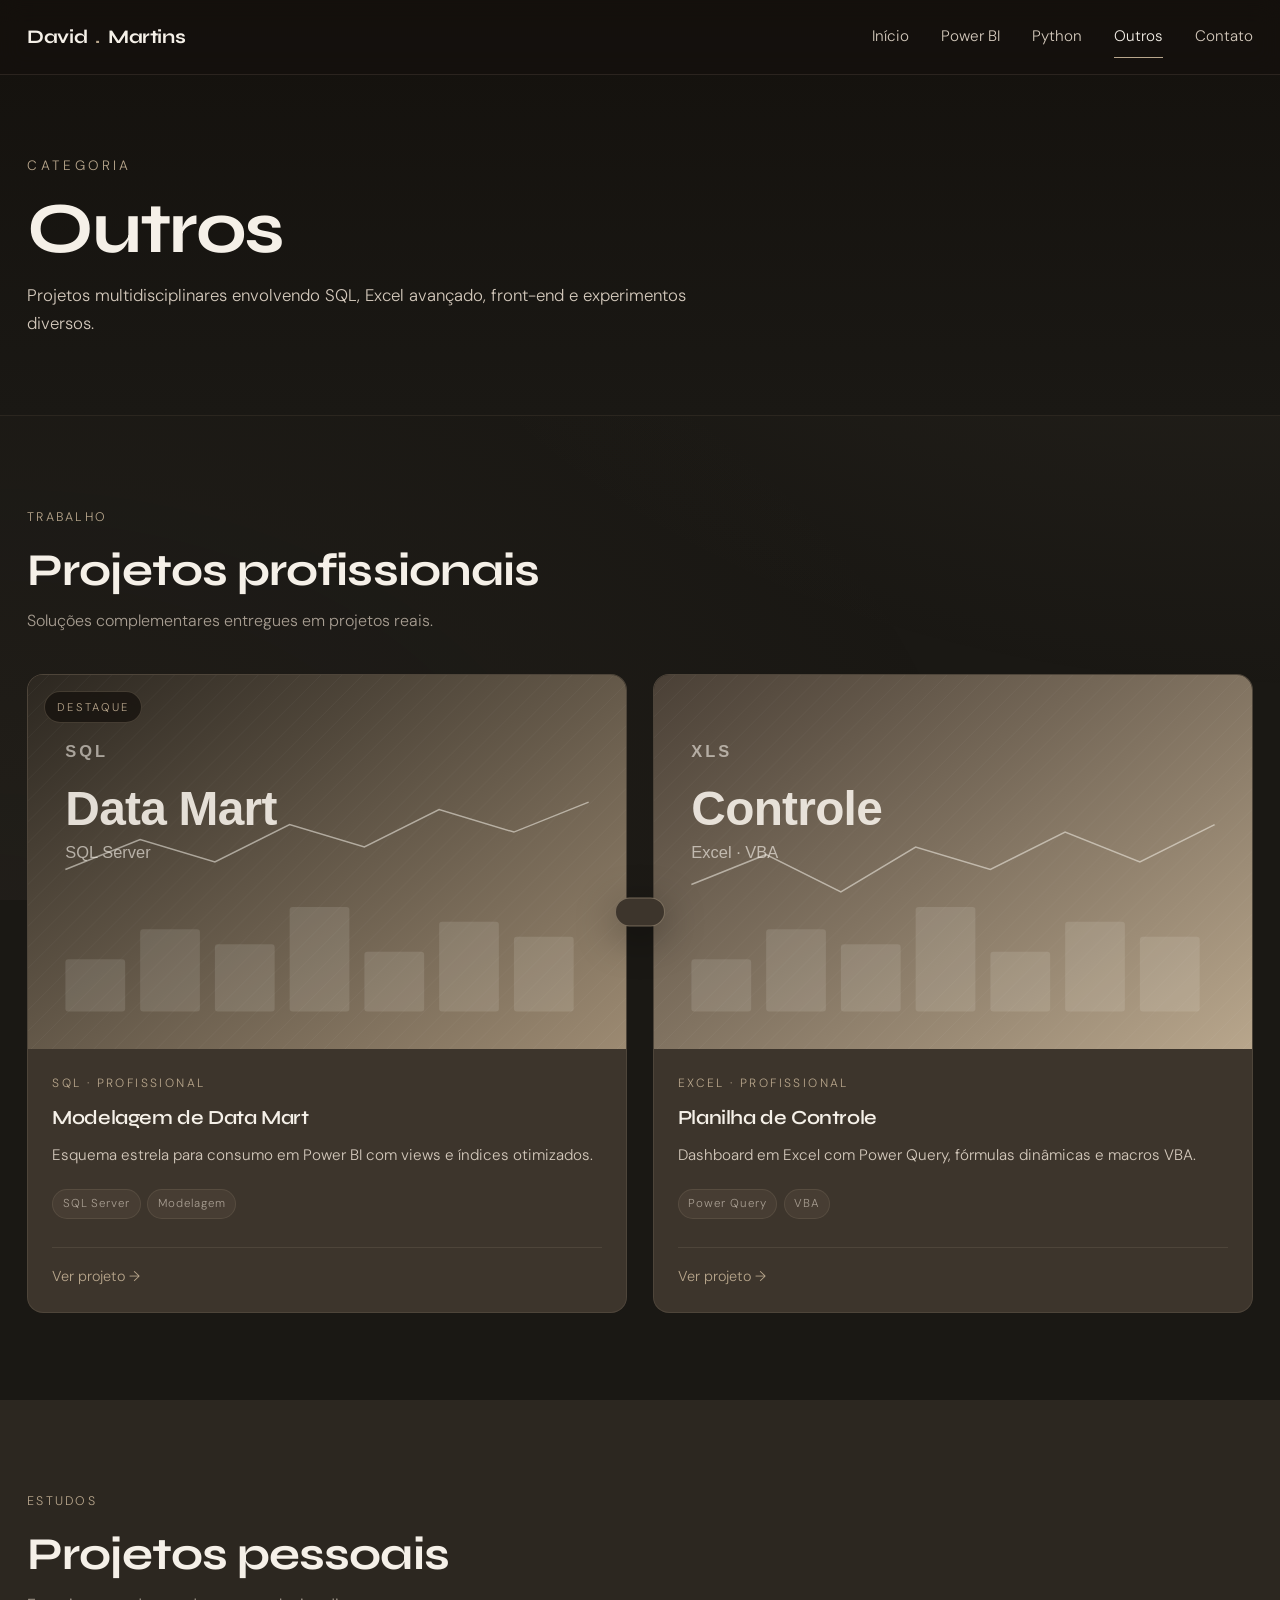
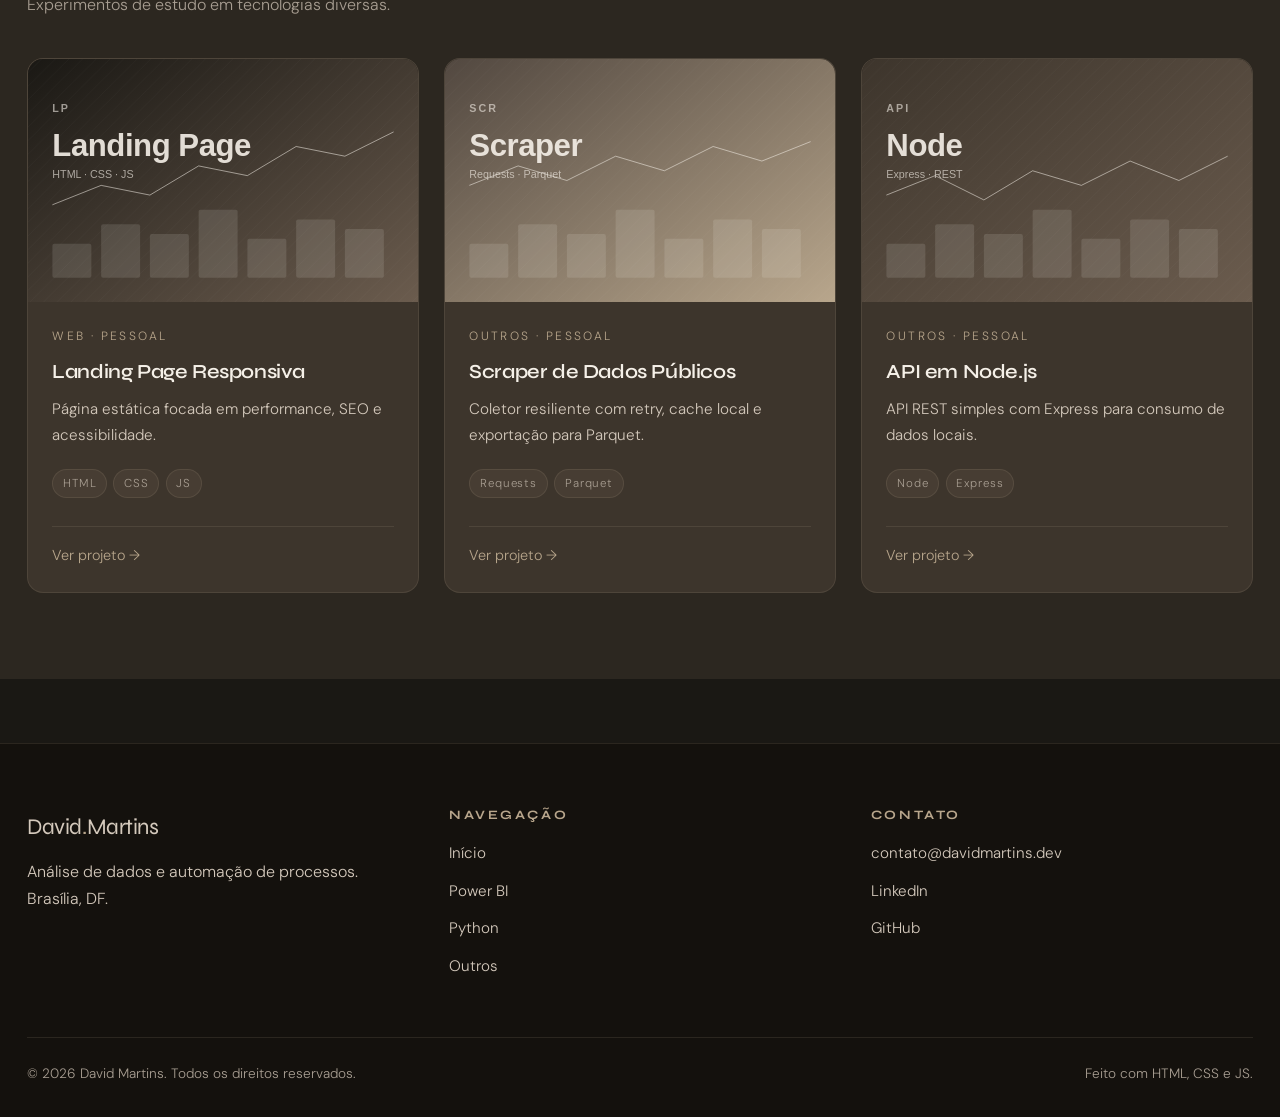
==== outros.html @ ae3f7ccb "Reestrutura portfólio em projeto multi-página profissional - Separa CSS em reset/style/components e " ====
<!DOCTYPE html>
<html lang="pt-BR">
<head>
  <meta charset="UTF-8" />
  <meta name="viewport" content="width=device-width, initial-scale=1.0" />
  <title>Outros · Projetos · David Martins</title>
  <meta name="description" content="Outros projetos de David Martins — SQL, Excel avançado, web e experimentos multidisciplinares." />
  <link rel="icon" type="image/x-icon" href="assets/favicon.ico" />

  <link rel="preconnect" href="https://fonts.googleapis.com" />
  <link rel="preconnect" href="https://fonts.gstatic.com" crossorigin />
  <link href="https://fonts.googleapis.com/css2?family=Syne:wght@500;600;700;800&family=DM+Sans:wght@300;400;500&family=Instrument+Serif:ital@0;1&display=swap" rel="stylesheet" />

  <link rel="stylesheet" href="css/reset.css" />
  <link rel="stylesheet" href="css/style.css" />
  <link rel="stylesheet" href="css/components.css" />
</head>
<body>
  <header class="navbar" role="banner">
    <div class="container navbar__inner">
      <a href="index.html" class="navbar__brand" aria-label="David Martins - Início">
        David<span>.</span>Martins
      </a>
      <button class="navbar__toggle" type="button" aria-label="Abrir menu" aria-expanded="false" aria-controls="primary-menu">
        <span></span><span></span><span></span>
      </button>
      <nav class="navbar__menu" id="primary-menu" aria-label="Principal">
        <a class="navbar__link" href="index.html">Início</a>
        <a class="navbar__link" href="powerbi.html">Power BI</a>
        <a class="navbar__link" href="python.html">Python</a>
        <a class="navbar__link" href="outros.html">Outros</a>
        <a class="navbar__link" href="index.html#contato">Contato</a>
      </nav>
    </div>
  </header>

  <main>
    <section class="page-header">
      <div class="container reveal">
        <p class="page-header__category">Categoria</p>
        <h1 class="page-header__title">Outros</h1>
        <p class="page-header__desc">
          Projetos multidisciplinares envolvendo SQL, Excel avançado, front-end e
          experimentos diversos.
        </p>
      </div>
    </section>

    <section class="section" aria-labelledby="outros-prof-title">
      <div class="container">
        <div class="section__head reveal">
          <div>
            <span class="eyebrow">Trabalho</span>
            <h2 id="outros-prof-title" class="section-title">Projetos profissionais</h2>
            <p>Soluções complementares entregues em projetos reais.</p>
          </div>
        </div>

        <div class="grid reveal">
          <article class="card">
            <div class="card__media">
              <img src="assets/images/out-1.svg" alt="Modelagem SQL" loading="lazy" />
              <span class="card__badge">Destaque</span>
            </div>
            <div class="card__body">
              <span class="card__category">SQL · Profissional</span>
              <h3 class="card__title">Modelagem de Data Mart</h3>
              <p class="card__desc">Esquema estrela para consumo em Power BI com views e índices otimizados.</p>
              <div class="card__tags">
                <span class="card__tag">SQL Server</span>
                <span class="card__tag">Modelagem</span>
              </div>
              <div class="card__footer">
                <a href="#" class="card__link" data-feedback="Projeto em breve">Ver projeto →</a>
              </div>
            </div>
          </article>

          <article class="card">
            <div class="card__media">
              <img src="assets/images/out-2.svg" alt="Excel avançado" loading="lazy" />
            </div>
            <div class="card__body">
              <span class="card__category">Excel · Profissional</span>
              <h3 class="card__title">Planilha de Controle</h3>
              <p class="card__desc">Dashboard em Excel com Power Query, fórmulas dinâmicas e macros VBA.</p>
              <div class="card__tags">
                <span class="card__tag">Power Query</span>
                <span class="card__tag">VBA</span>
              </div>
              <div class="card__footer">
                <a href="#" class="card__link" data-feedback="Projeto em breve">Ver projeto →</a>
              </div>
            </div>
          </article>
        </div>
      </div>
    </section>

    <section class="section section--alt" aria-labelledby="outros-pessoal-title">
      <div class="container">
        <div class="section__head reveal">
          <div>
            <span class="eyebrow">Estudos</span>
            <h2 id="outros-pessoal-title" class="section-title">Projetos pessoais</h2>
            <p>Experimentos de estudo em tecnologias diversas.</p>
          </div>
        </div>

        <div class="grid reveal">
          <article class="card">
            <div class="card__media">
              <img src="assets/images/out-3.svg" alt="Landing page responsiva" loading="lazy" />
            </div>
            <div class="card__body">
              <span class="card__category">Web · Pessoal</span>
              <h3 class="card__title">Landing Page Responsiva</h3>
              <p class="card__desc">Página estática focada em performance, SEO e acessibilidade.</p>
              <div class="card__tags">
                <span class="card__tag">HTML</span>
                <span class="card__tag">CSS</span>
                <span class="card__tag">JS</span>
              </div>
              <div class="card__footer">
                <a href="#" class="card__link" data-feedback="Projeto em breve">Ver projeto →</a>
              </div>
            </div>
          </article>

          <article class="card">
            <div class="card__media">
              <img src="assets/images/out-4.svg" alt="Scraper" loading="lazy" />
            </div>
            <div class="card__body">
              <span class="card__category">Outros · Pessoal</span>
              <h3 class="card__title">Scraper de Dados Públicos</h3>
              <p class="card__desc">Coletor resiliente com retry, cache local e exportação para Parquet.</p>
              <div class="card__tags">
                <span class="card__tag">Requests</span>
                <span class="card__tag">Parquet</span>
              </div>
              <div class="card__footer">
                <a href="#" class="card__link" data-feedback="Projeto em breve">Ver projeto →</a>
              </div>
            </div>
          </article>

          <article class="card">
            <div class="card__media">
              <img src="assets/images/out-5.svg" alt="API em Node" loading="lazy" />
            </div>
            <div class="card__body">
              <span class="card__category">Outros · Pessoal</span>
              <h3 class="card__title">API em Node.js</h3>
              <p class="card__desc">API REST simples com Express para consumo de dados locais.</p>
              <div class="card__tags">
                <span class="card__tag">Node</span>
                <span class="card__tag">Express</span>
              </div>
              <div class="card__footer">
                <a href="#" class="card__link" data-feedback="Projeto em breve">Ver projeto →</a>
              </div>
            </div>
          </article>
        </div>
      </div>
    </section>
  </main>

  <footer class="footer" role="contentinfo">
    <div class="container">
      <div class="footer__grid">
        <div class="footer__col">
          <p class="footer__title">David<span style="color:var(--accent)">.</span>Martins</p>
          <p>Análise de dados e automação de processos.<br />Brasília, DF.</p>
        </div>
        <div class="footer__col">
          <h4>Navegação</h4>
          <ul class="footer__list">
            <li><a href="index.html">Início</a></li>
            <li><a href="powerbi.html">Power BI</a></li>
            <li><a href="python.html">Python</a></li>
            <li><a href="outros.html">Outros</a></li>
          </ul>
        </div>
        <div class="footer__col">
          <h4>Contato</h4>
          <ul class="footer__list">
            <li><a href="mailto:contato@davidmartins.dev">contato@davidmartins.dev</a></li>
            <li><a href="https://www.linkedin.com/" rel="noopener" target="_blank">LinkedIn</a></li>
            <li><a href="https://github.com/" rel="noopener" target="_blank">GitHub</a></li>
          </ul>
        </div>
      </div>
      <div class="footer__bottom">
        <span>© <span id="currentYear"></span> David Martins. Todos os direitos reservados.</span>
        <span>Feito com HTML, CSS e JS.</span>
      </div>
    </div>
  </footer>

  <div class="toast" role="status" aria-live="polite"></div>

  <script src="js/script.js" defer></script>
</body>
</html>
---- css/style.css ----
/* ============================================================
   style.css — Layout geral, tipografia e responsividade
   ============================================================ */

:root {
  /* Paleta */
  --bg-deep: #14110d;
  --bg-main: #1a1814;
  --bg-surface: #2c2720;
  --bg-card: #3d352c;
  --bg-card-hover: #4a4036;

  --border: rgba(184, 166, 140, 0.14);
  --border-mid: rgba(184, 166, 140, 0.26);
  --border-hover: rgba(184, 166, 140, 0.5);
  --divider: #524840;

  --text-primary: #f5f0e8;
  --text-secondary: #d4c9bc;
  --text-muted: #a89e92;
  --text-faint: #7a7167;

  --accent: #b8a68c;
  --accent-dim: #9c8a72;
  --accent-deep: #6b5c4e;

  /* Layout */
  --container-max: 1320px;
  --pad-x: clamp(1rem, 1.5vw + 0.5rem, 3rem);
  --radius-sm: 8px;
  --radius-md: 16px;
  --radius-lg: 24px;

  /* Tipografia fluida */
  --fs-hero: clamp(2.5rem, 1.5rem + 5vw, 5.5rem);
  --fs-section: clamp(1.75rem, 1.25rem + 2vw, 3rem);
  --fs-body: clamp(0.95rem, 0.9rem + 0.2vw, 1.06rem);

  /* Espaçamentos */
  --pad-section: clamp(3.5rem, 3rem + 3vw, 6rem);
  --gap-grid: clamp(1.25rem, 1vw + 0.8rem, 2rem);

  /* Transições */
  --t-fast: 0.2s ease;
  --t-mid: 0.35s ease;
  --t-slow: 0.6s cubic-bezier(0.2, 0.8, 0.2, 1);
}

/* ---------- Base ---------- */
body {
  background: var(--bg-main);
  color: var(--text-primary);
  font-family: 'DM Sans', system-ui, -apple-system, Segoe UI, Roboto, sans-serif;
  font-weight: 300;
  font-size: 16px;
  line-height: 1.7;
  overflow-x: hidden;
  position: relative;
}

body::before {
  content: '';
  position: fixed;
  inset: 0;
  background:
    radial-gradient(ellipse at top right, rgba(184, 166, 140, 0.08), transparent 55%),
    radial-gradient(ellipse at bottom left, rgba(107, 92, 78, 0.09), transparent 55%);
  pointer-events: none;
  z-index: 0;
}

main {
  position: relative;
  z-index: 1;
}

::selection {
  background: var(--accent);
  color: var(--bg-main);
}

/* ---------- Container ---------- */
.container {
  width: 100%;
  max-width: var(--container-max);
  margin-inline: auto;
  padding-inline: var(--pad-x);
}

/* ---------- Tipografia ---------- */
h1, h2, h3, h4 {
  font-family: 'Syne', sans-serif;
  font-weight: 700;
  letter-spacing: -0.02em;
  color: var(--text-primary);
}

p { color: var(--text-secondary); }

.section-title {
  font-size: var(--fs-section);
  margin-bottom: 0.5rem;
}

.section-subtitle {
  color: var(--text-muted);
  font-size: 1rem;
  margin-bottom: 2.5rem;
  max-width: 60ch;
}

.eyebrow {
  display: inline-block;
  font-family: 'DM Sans', sans-serif;
  font-size: 0.78rem;
  letter-spacing: 0.18em;
  text-transform: uppercase;
  color: var(--accent);
  margin-bottom: 1rem;
}

/* ---------- HERO ---------- */
.hero {
  padding: clamp(6rem, 10vw, 9rem) 0 var(--pad-section);
  position: relative;
}

.hero__inner {
  display: grid;
  gap: 2rem;
  max-width: 62rem;
}

.hero__title {
  font-size: var(--fs-hero);
  line-height: 1.02;
  letter-spacing: -0.03em;
}

.hero__title em {
  font-family: 'Instrument Serif', serif;
  font-style: italic;
  font-weight: 400;
  color: var(--accent);
}

.hero__lead {
  font-size: clamp(1rem, 0.9rem + 0.4vw, 1.25rem);
  color: var(--text-secondary);
  max-width: 52ch;
}

.hero__cta {
  display: flex;
  gap: 1rem;
  flex-wrap: wrap;
  margin-top: 1rem;
}

/* ---------- SECTION ---------- */
.section {
  padding: var(--pad-section) 0;
}

.section--alt { background: var(--bg-surface); }

.section__head {
  display: flex;
  align-items: flex-end;
  justify-content: space-between;
  flex-wrap: wrap;
  gap: 1.5rem;
  margin-bottom: 2.5rem;
}

.section__head p { max-width: 55ch; color: var(--text-muted); }

/* ---------- GRID DE PROJETOS ---------- */
.grid {
  display: grid;
  grid-template-columns: repeat(auto-fit, minmax(min(100%, 300px), 1fr));
  gap: var(--gap-grid);
}

.grid--3 { grid-template-columns: repeat(auto-fit, minmax(min(100%, 320px), 1fr)); }

/* ---------- PAGE HEADER (subpáginas) ---------- */
.page-header {
  padding: clamp(7rem, 12vw, 10rem) 0 clamp(3rem, 6vw, 5rem);
  border-bottom: 1px solid var(--border);
  background: linear-gradient(180deg, var(--bg-deep), var(--bg-main));
}

.page-header__category {
  color: var(--accent);
  font-size: 0.85rem;
  letter-spacing: 0.25em;
  text-transform: uppercase;
  margin-bottom: 1rem;
}

.page-header__title {
  font-size: clamp(2.5rem, 1.5rem + 4vw, 4.5rem);
  line-height: 1;
  letter-spacing: -0.03em;
  margin-bottom: 1rem;
}

.page-header__desc {
  max-width: 60ch;
  color: var(--text-secondary);
  font-size: 1.05rem;
}

/* ---------- UTILIDADES ---------- */
.divider {
  height: 1px;
  background: var(--border);
  border: none;
  margin: 0;
}

.sr-only {
  position: absolute;
  width: 1px; height: 1px;
  padding: 0; margin: -1px;
  overflow: hidden;
  clip: rect(0, 0, 0, 0);
  white-space: nowrap;
  border: 0;
}

/* ---------- RESPONSIVIDADE ---------- */
@media (max-width: 768px) {
  .hero { padding-top: clamp(5rem, 20vw, 7rem); }
  .section__head { flex-direction: column; align-items: flex-start; }
}

@media (prefers-reduced-motion: reduce) {
  * {
    animation-duration: 0.01ms !important;
    transition-duration: 0.01ms !important;
  }
}
---- css/components.css ----
/* ============================================================
   components.css — Componentes reutilizáveis (navbar, cards, botões, footer)
   ============================================================ */

/* ---------- NAVBAR ---------- */
.navbar {
  position: fixed;
  top: 0; left: 0; right: 0;
  z-index: 100;
  padding: 1rem 0;
  backdrop-filter: blur(12px);
  -webkit-backdrop-filter: blur(12px);
  background: rgba(20, 17, 13, 0.7);
  border-bottom: 1px solid var(--border);
  transition: background var(--t-mid), box-shadow var(--t-mid);
}

.navbar.is-scrolled {
  background: rgba(20, 17, 13, 0.92);
  box-shadow: 0 4px 24px rgba(0, 0, 0, 0.25);
}

.navbar__inner {
  display: flex;
  align-items: center;
  justify-content: space-between;
  gap: 1rem;
}

.navbar__brand {
  font-family: 'Syne', sans-serif;
  font-weight: 700;
  font-size: 1.2rem;
  letter-spacing: -0.02em;
  color: var(--text-primary);
  display: inline-flex;
  align-items: center;
  gap: 0.5rem;
}

.navbar__brand span { color: var(--accent); }

.navbar__menu {
  display: flex;
  gap: 2rem;
  align-items: center;
}

.navbar__link {
  position: relative;
  font-size: 0.95rem;
  color: var(--text-secondary);
  padding: 0.5rem 0;
  transition: color var(--t-fast);
}

.navbar__link::after {
  content: '';
  position: absolute;
  left: 0; bottom: 0;
  width: 100%;
  height: 1px;
  background: var(--accent);
  transform: scaleX(0);
  transform-origin: right;
  transition: transform var(--t-mid);
}

.navbar__link:hover,
.navbar__link.is-active {
  color: var(--text-primary);
}

.navbar__link:hover::after,
.navbar__link.is-active::after {
  transform: scaleX(1);
  transform-origin: left;
}

.navbar__toggle {
  display: none;
  width: 40px;
  height: 40px;
  flex-direction: column;
  justify-content: center;
  align-items: center;
  gap: 5px;
  border-radius: var(--radius-sm);
  transition: background var(--t-fast);
}

.navbar__toggle span {
  width: 22px;
  height: 1.5px;
  background: var(--text-primary);
  border-radius: 2px;
  transition: transform var(--t-fast), opacity var(--t-fast);
}

.navbar__toggle.is-open span:nth-child(1) { transform: translateY(6.5px) rotate(45deg); }
.navbar__toggle.is-open span:nth-child(2) { opacity: 0; }
.navbar__toggle.is-open span:nth-child(3) { transform: translateY(-6.5px) rotate(-45deg); }

@media (max-width: 860px) {
  .navbar__toggle { display: flex; }

  .navbar__menu {
    position: fixed;
    top: 64px; left: 0; right: 0;
    flex-direction: column;
    align-items: stretch;
    gap: 0;
    padding: 1rem var(--pad-x) 2rem;
    background: rgba(20, 17, 13, 0.98);
    border-bottom: 1px solid var(--border);
    transform: translateY(-120%);
    opacity: 0;
    pointer-events: none;
    transition: transform var(--t-mid), opacity var(--t-mid);
  }

  .navbar__menu.is-open {
    transform: translateY(0);
    opacity: 1;
    pointer-events: auto;
  }

  .navbar__link {
    padding: 1rem 0;
    border-bottom: 1px solid var(--border);
    font-size: 1.05rem;
  }

  .navbar__link:last-child { border-bottom: none; }
  .navbar__link::after { display: none; }
}

/* ---------- BOTÕES ---------- */
.btn {
  display: inline-flex;
  align-items: center;
  justify-content: center;
  gap: 0.5rem;
  padding: 0.85rem 1.6rem;
  font-size: 0.95rem;
  font-weight: 500;
  letter-spacing: 0.02em;
  border-radius: 999px;
  border: 1px solid transparent;
  cursor: pointer;
  transition: background var(--t-fast), color var(--t-fast), border-color var(--t-fast), transform var(--t-fast);
  white-space: nowrap;
}

.btn:active { transform: translateY(1px); }

.btn--primary {
  background: var(--accent);
  color: var(--bg-deep);
}

.btn--primary:hover {
  background: var(--text-primary);
}

.btn--ghost {
  background: transparent;
  color: var(--text-primary);
  border-color: var(--border-mid);
}

.btn--ghost:hover {
  border-color: var(--border-hover);
  background: rgba(184, 166, 140, 0.06);
}

.btn--sm {
  padding: 0.55rem 1.1rem;
  font-size: 0.85rem;
}

.btn__arrow {
  display: inline-block;
  transition: transform var(--t-fast);
}

.btn:hover .btn__arrow { transform: translateX(3px); }

/* ---------- CARD DE PROJETO ---------- */
.card {
  position: relative;
  display: flex;
  flex-direction: column;
  background: var(--bg-card);
  border: 1px solid var(--border);
  border-radius: var(--radius-md);
  overflow: hidden;
  transition: transform var(--t-mid), border-color var(--t-mid), box-shadow var(--t-mid);
  isolation: isolate;
}

.card:hover {
  transform: translateY(-6px);
  border-color: var(--border-hover);
  box-shadow: 0 18px 40px rgba(0, 0, 0, 0.35);
}

.card__media {
  position: relative;
  aspect-ratio: 16 / 10;
  overflow: hidden;
  background: var(--bg-surface);
}

.card__media img {
  width: 100%;
  height: 100%;
  object-fit: cover;
  transition: transform var(--t-slow);
}

.card:hover .card__media img { transform: scale(1.06); }

.card__badge {
  position: absolute;
  top: 1rem;
  left: 1rem;
  background: rgba(20, 17, 13, 0.75);
  backdrop-filter: blur(6px);
  color: var(--accent);
  font-size: 0.7rem;
  letter-spacing: 0.2em;
  text-transform: uppercase;
  padding: 0.35rem 0.75rem;
  border-radius: 999px;
  border: 1px solid var(--border-mid);
}

.card__body {
  padding: 1.5rem;
  display: flex;
  flex-direction: column;
  gap: 0.75rem;
  flex: 1;
}

.card__category {
  font-size: 0.75rem;
  letter-spacing: 0.2em;
  text-transform: uppercase;
  color: var(--accent);
}

.card__title {
  font-family: 'Syne', sans-serif;
  font-size: 1.25rem;
  font-weight: 600;
  color: var(--text-primary);
  line-height: 1.3;
}

.card__desc {
  font-size: 0.95rem;
  color: var(--text-secondary);
  flex: 1;
}

.card__tags {
  display: flex;
  flex-wrap: wrap;
  gap: 0.4rem;
  margin-top: 0.5rem;
}

.card__tag {
  font-size: 0.72rem;
  letter-spacing: 0.08em;
  color: var(--text-muted);
  background: rgba(184, 166, 140, 0.08);
  border: 1px solid var(--border);
  padding: 0.25rem 0.6rem;
  border-radius: 999px;
}

.card__footer {
  margin-top: 1rem;
  padding-top: 1rem;
  border-top: 1px solid var(--border);
  display: flex;
  justify-content: space-between;
  align-items: center;
}

.card__link {
  font-size: 0.9rem;
  color: var(--accent);
  display: inline-flex;
  align-items: center;
  gap: 0.4rem;
  transition: gap var(--t-fast), color var(--t-fast);
}

.card__link:hover {
  color: var(--text-primary);
  gap: 0.7rem;
}

/* ---------- CATEGORY GRID (home) ---------- */
.cat-card {
  display: flex;
  flex-direction: column;
  justify-content: space-between;
  gap: 2rem;
  padding: 2rem;
  min-height: 240px;
  background: var(--bg-surface);
  border: 1px solid var(--border);
  border-radius: var(--radius-lg);
  transition: background var(--t-mid), border-color var(--t-mid), transform var(--t-mid);
}

.cat-card:hover {
  background: var(--bg-card-hover);
  border-color: var(--border-hover);
  transform: translateY(-4px);
}

.cat-card__title {
  font-family: 'Syne', sans-serif;
  font-size: 1.75rem;
  font-weight: 700;
  letter-spacing: -0.02em;
}

.cat-card__desc {
  color: var(--text-muted);
  font-size: 0.95rem;
}

.cat-card__arrow {
  display: inline-flex;
  align-items: center;
  gap: 0.5rem;
  color: var(--accent);
  font-size: 0.9rem;
  letter-spacing: 0.1em;
  text-transform: uppercase;
  transition: gap var(--t-fast);
}

.cat-card:hover .cat-card__arrow { gap: 0.9rem; }

/* ---------- FOOTER ---------- */
.footer {
  position: relative;
  z-index: 1;
  border-top: 1px solid var(--border);
  background: var(--bg-deep);
  padding: clamp(3rem, 5vw, 5rem) 0 2rem;
  margin-top: clamp(3rem, 5vw, 5rem);
}

.footer__grid {
  display: grid;
  grid-template-columns: repeat(auto-fit, minmax(200px, 1fr));
  gap: 2.5rem;
  margin-bottom: 3rem;
}

.footer__title {
  font-family: 'Syne', sans-serif;
  font-size: 1.4rem;
  letter-spacing: -0.02em;
  margin-bottom: 0.75rem;
}

.footer__col h4 {
  font-size: 0.8rem;
  letter-spacing: 0.2em;
  text-transform: uppercase;
  color: var(--accent);
  margin-bottom: 1rem;
}

.footer__list li { margin-bottom: 0.6rem; }

.footer__list a {
  color: var(--text-secondary);
  font-size: 0.95rem;
  transition: color var(--t-fast);
}

.footer__list a:hover { color: var(--accent); }

.footer__bottom {
  display: flex;
  justify-content: space-between;
  align-items: center;
  flex-wrap: wrap;
  gap: 1rem;
  padding-top: 1.5rem;
  border-top: 1px solid var(--border);
  color: var(--text-muted);
  font-size: 0.85rem;
}

/* ---------- TOAST (feedback visual) ---------- */
.toast {
  position: fixed;
  bottom: 2rem; left: 50%;
  transform: translate(-50%, 200%);
  background: var(--bg-card);
  border: 1px solid var(--border-hover);
  color: var(--text-primary);
  padding: 0.85rem 1.5rem;
  border-radius: 999px;
  font-size: 0.9rem;
  z-index: 200;
  box-shadow: 0 10px 40px rgba(0, 0, 0, 0.4);
  transition: transform var(--t-slow);
}

.toast.is-visible { transform: translate(-50%, 0); }

/* ---------- ANIMAÇÕES DE ENTRADA ---------- */
.reveal {
  opacity: 0;
  transform: translateY(24px);
  transition: opacity 0.8s ease, transform 0.8s ease;
}

.reveal.is-visible {
  opacity: 1;
  transform: none;
}
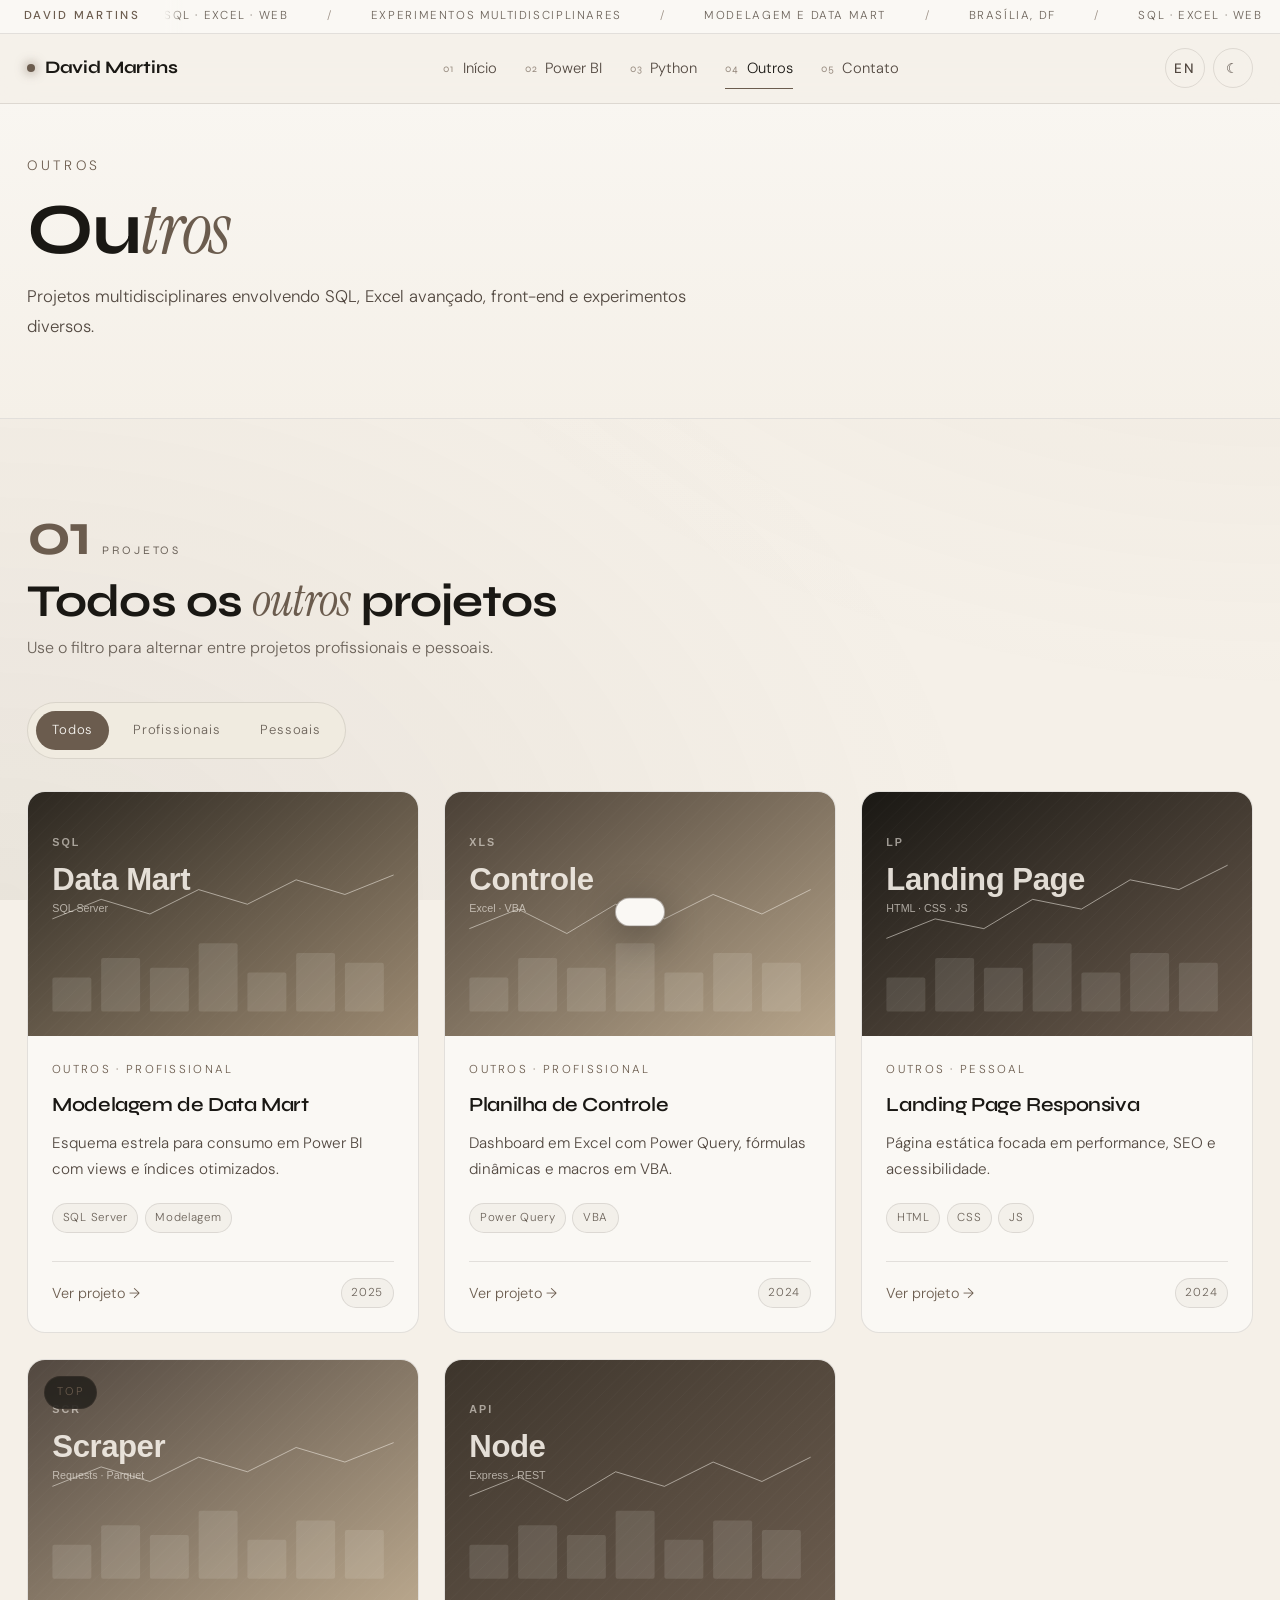
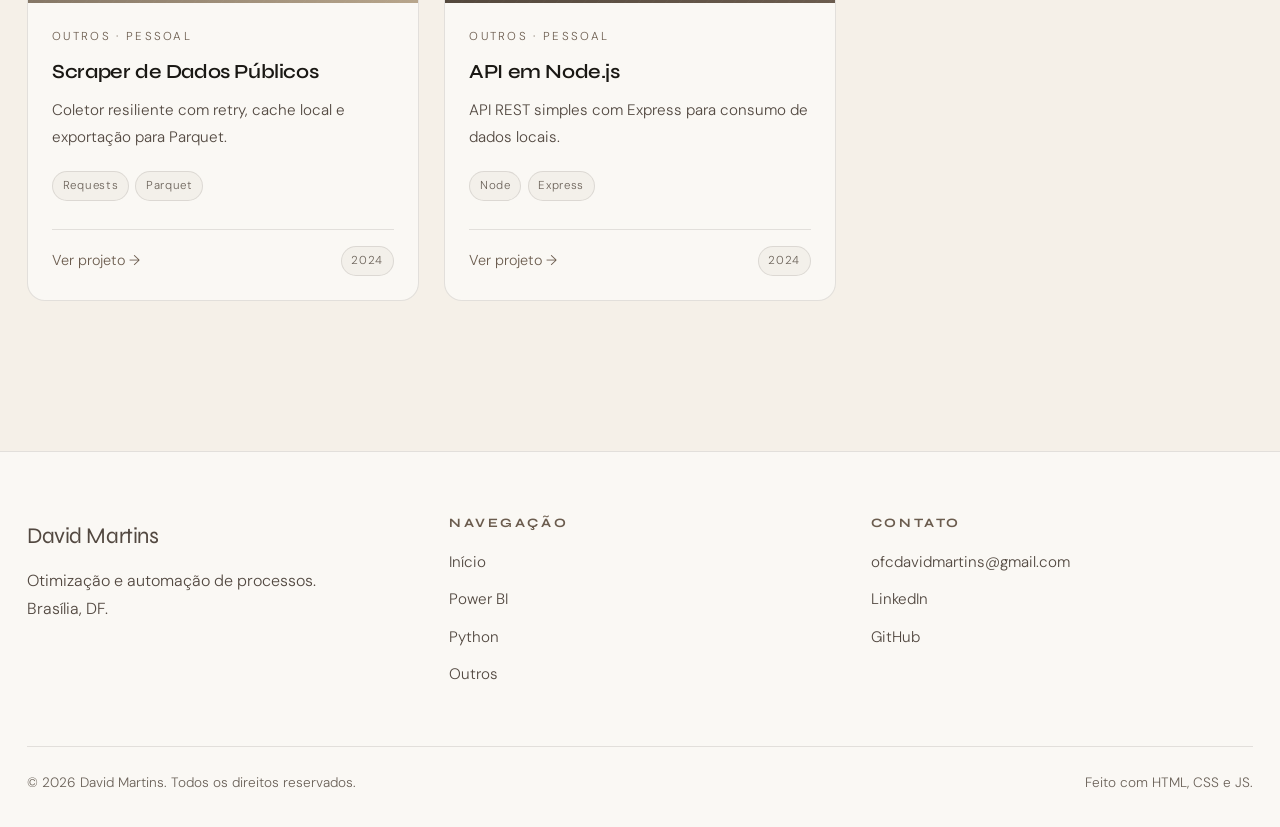
==== commit 0625e23b: "Refina identidade, paleta, funcionalidades e corrige bugs - Restaura foto de perfil, timeline, stack" ====
--- a/outros.html
+++ b/outros.html
@@ -5,6 +5,8 @@
   <meta name="viewport" content="width=device-width, initial-scale=1.0" />
   <title>Outros · Projetos · David Martins</title>
   <meta name="description" content="Outros projetos de David Martins — SQL, Excel avançado, web e experimentos multidisciplinares." />
+  <meta name="theme-color" content="#1A1814" />
+  <link rel="canonical" href="./outros.html" />
   <link rel="icon" type="image/x-icon" href="assets/favicon.ico" />
 
   <link rel="preconnect" href="https://fonts.googleapis.com" />
@@ -16,29 +18,47 @@
   <link rel="stylesheet" href="css/components.css" />
 </head>
 <body>
+  <a class="skip-link" href="#main">Ir para o conteúdo</a>
+
+  <div class="ticker" aria-hidden="true">
+    <div class="ticker__label">David Martins</div>
+    <div class="ticker__scroll">
+      <div class="ticker__track">
+        <span class="ticker__item">SQL · Excel · Web</span>
+        <span class="ticker__item">Experimentos multidisciplinares</span>
+        <span class="ticker__item">Modelagem e Data Mart</span>
+        <span class="ticker__item">Brasília, DF</span>
+        <span class="ticker__item">SQL · Excel · Web</span>
+        <span class="ticker__item">Experimentos multidisciplinares</span>
+        <span class="ticker__item">Modelagem e Data Mart</span>
+        <span class="ticker__item">Brasília, DF</span>
+      </div>
+    </div>
+  </div>
+
   <header class="navbar" role="banner">
     <div class="container navbar__inner">
-      <a href="index.html" class="navbar__brand" aria-label="David Martins - Início">
-        David<span>.</span>Martins
-      </a>
-      <button class="navbar__toggle" type="button" aria-label="Abrir menu" aria-expanded="false" aria-controls="primary-menu">
-        <span></span><span></span><span></span>
-      </button>
+      <a href="index.html" class="navbar__brand"><span class="dot"></span> David Martins</a>
+      <button class="navbar__toggle" type="button" aria-label="Abrir menu" aria-expanded="false" aria-controls="primary-menu"><span></span><span></span><span></span></button>
       <nav class="navbar__menu" id="primary-menu" aria-label="Principal">
-        <a class="navbar__link" href="index.html">Início</a>
-        <a class="navbar__link" href="powerbi.html">Power BI</a>
-        <a class="navbar__link" href="python.html">Python</a>
-        <a class="navbar__link" href="outros.html">Outros</a>
-        <a class="navbar__link" href="index.html#contato">Contato</a>
+        <a class="navbar__link" href="index.html"><span class="num">01</span><span data-i18n="nav.home">Início</span></a>
+        <a class="navbar__link" href="powerbi.html"><span class="num">02</span><span data-i18n="nav.powerbi">Power BI</span></a>
+        <a class="navbar__link" href="python.html"><span class="num">03</span><span data-i18n="nav.python">Python</span></a>
+        <a class="navbar__link" href="outros.html"><span class="num">04</span><span data-i18n="nav.outros">Outros</span></a>
+        <a class="navbar__link" href="index.html#contato"><span class="num">05</span><span data-i18n="nav.contact">Contato</span></a>
       </nav>
+      <div class="navbar__actions">
+        <button id="lang-toggle" class="icon-btn" type="button">EN</button>
+        <button id="theme-toggle" class="icon-btn" type="button" aria-label="Mudar tema"><span id="theme-icon">☼</span></button>
+      </div>
     </div>
   </header>
 
-  <main>
+  <main id="main">
     <section class="page-header">
       <div class="container reveal">
-        <p class="page-header__category">Categoria</p>
-        <h1 class="page-header__title">Outros</h1>
+        <p class="page-header__category" data-i18n="nav.outros">Outros</p>
+        <h1 class="page-header__title">Ou<em>tros</em></h1>
         <p class="page-header__desc">
           Projetos multidisciplinares envolvendo SQL, Excel avançado, front-end e
           experimentos diversos.
@@ -46,123 +66,23 @@
       </div>
     </section>
 
-    <section class="section" aria-labelledby="outros-prof-title">
+    <section class="section" aria-labelledby="out-title">
       <div class="container">
         <div class="section__head reveal">
           <div>
-            <span class="eyebrow">Trabalho</span>
-            <h2 id="outros-prof-title" class="section-title">Projetos profissionais</h2>
-            <p>Soluções complementares entregues em projetos reais.</p>
+            <div class="section__num"><span class="big">01</span><span class="label">Projetos</span></div>
+            <h2 id="out-title" class="section-title">Todos os <em>outros</em> projetos</h2>
+            <p>Use o filtro para alternar entre projetos profissionais e pessoais.</p>
           </div>
         </div>
 
-        <div class="grid reveal">
-          <article class="card">
-            <div class="card__media">
-              <img src="assets/images/out-1.svg" alt="Modelagem SQL" loading="lazy" />
-              <span class="card__badge">Destaque</span>
-            </div>
-            <div class="card__body">
-              <span class="card__category">SQL · Profissional</span>
-              <h3 class="card__title">Modelagem de Data Mart</h3>
-              <p class="card__desc">Esquema estrela para consumo em Power BI com views e índices otimizados.</p>
-              <div class="card__tags">
-                <span class="card__tag">SQL Server</span>
-                <span class="card__tag">Modelagem</span>
-              </div>
-              <div class="card__footer">
-                <a href="#" class="card__link" data-feedback="Projeto em breve">Ver projeto →</a>
-              </div>
-            </div>
-          </article>
-
-          <article class="card">
-            <div class="card__media">
-              <img src="assets/images/out-2.svg" alt="Excel avançado" loading="lazy" />
-            </div>
-            <div class="card__body">
-              <span class="card__category">Excel · Profissional</span>
-              <h3 class="card__title">Planilha de Controle</h3>
-              <p class="card__desc">Dashboard em Excel com Power Query, fórmulas dinâmicas e macros VBA.</p>
-              <div class="card__tags">
-                <span class="card__tag">Power Query</span>
-                <span class="card__tag">VBA</span>
-              </div>
-              <div class="card__footer">
-                <a href="#" class="card__link" data-feedback="Projeto em breve">Ver projeto →</a>
-              </div>
-            </div>
-          </article>
-        </div>
-      </div>
-    </section>
-
-    <section class="section section--alt" aria-labelledby="outros-pessoal-title">
-      <div class="container">
-        <div class="section__head reveal">
-          <div>
-            <span class="eyebrow">Estudos</span>
-            <h2 id="outros-pessoal-title" class="section-title">Projetos pessoais</h2>
-            <p>Experimentos de estudo em tecnologias diversas.</p>
-          </div>
+        <div class="filters" data-target="#out-mount" role="group" aria-label="Filtros de projeto">
+          <button class="filter is-active" data-filter="all" data-i18n="filters.all">Todos</button>
+          <button class="filter" data-filter="profissional" data-i18n="filters.profissional">Profissionais</button>
+          <button class="filter" data-filter="pessoal" data-i18n="filters.pessoal">Pessoais</button>
         </div>
 
-        <div class="grid reveal">
-          <article class="card">
-            <div class="card__media">
-              <img src="assets/images/out-3.svg" alt="Landing page responsiva" loading="lazy" />
-            </div>
-            <div class="card__body">
-              <span class="card__category">Web · Pessoal</span>
-              <h3 class="card__title">Landing Page Responsiva</h3>
-              <p class="card__desc">Página estática focada em performance, SEO e acessibilidade.</p>
-              <div class="card__tags">
-                <span class="card__tag">HTML</span>
-                <span class="card__tag">CSS</span>
-                <span class="card__tag">JS</span>
-              </div>
-              <div class="card__footer">
-                <a href="#" class="card__link" data-feedback="Projeto em breve">Ver projeto →</a>
-              </div>
-            </div>
-          </article>
-
-          <article class="card">
-            <div class="card__media">
-              <img src="assets/images/out-4.svg" alt="Scraper" loading="lazy" />
-            </div>
-            <div class="card__body">
-              <span class="card__category">Outros · Pessoal</span>
-              <h3 class="card__title">Scraper de Dados Públicos</h3>
-              <p class="card__desc">Coletor resiliente com retry, cache local e exportação para Parquet.</p>
-              <div class="card__tags">
-                <span class="card__tag">Requests</span>
-                <span class="card__tag">Parquet</span>
-              </div>
-              <div class="card__footer">
-                <a href="#" class="card__link" data-feedback="Projeto em breve">Ver projeto →</a>
-              </div>
-            </div>
-          </article>
-
-          <article class="card">
-            <div class="card__media">
-              <img src="assets/images/out-5.svg" alt="API em Node" loading="lazy" />
-            </div>
-            <div class="card__body">
-              <span class="card__category">Outros · Pessoal</span>
-              <h3 class="card__title">API em Node.js</h3>
-              <p class="card__desc">API REST simples com Express para consumo de dados locais.</p>
-              <div class="card__tags">
-                <span class="card__tag">Node</span>
-                <span class="card__tag">Express</span>
-              </div>
-              <div class="card__footer">
-                <a href="#" class="card__link" data-feedback="Projeto em breve">Ver projeto →</a>
-              </div>
-            </div>
-          </article>
-        </div>
+        <div class="grid" id="out-mount" data-render-category="outros" data-filter="all"></div>
       </div>
     </section>
   </main>
@@ -171,36 +91,39 @@
     <div class="container">
       <div class="footer__grid">
         <div class="footer__col">
-          <p class="footer__title">David<span style="color:var(--accent)">.</span>Martins</p>
-          <p>Análise de dados e automação de processos.<br />Brasília, DF.</p>
+          <p class="footer__title">David Martins</p>
+          <p>Otimização e automação de processos.<br />Brasília, DF.</p>
         </div>
         <div class="footer__col">
           <h4>Navegação</h4>
           <ul class="footer__list">
-            <li><a href="index.html">Início</a></li>
-            <li><a href="powerbi.html">Power BI</a></li>
-            <li><a href="python.html">Python</a></li>
-            <li><a href="outros.html">Outros</a></li>
+            <li><a href="index.html" data-i18n="nav.home">Início</a></li>
+            <li><a href="powerbi.html" data-i18n="nav.powerbi">Power BI</a></li>
+            <li><a href="python.html" data-i18n="nav.python">Python</a></li>
+            <li><a href="outros.html" data-i18n="nav.outros">Outros</a></li>
           </ul>
         </div>
         <div class="footer__col">
           <h4>Contato</h4>
           <ul class="footer__list">
-            <li><a href="mailto:contato@davidmartins.dev">contato@davidmartins.dev</a></li>
-            <li><a href="https://www.linkedin.com/" rel="noopener" target="_blank">LinkedIn</a></li>
-            <li><a href="https://github.com/" rel="noopener" target="_blank">GitHub</a></li>
+            <li><a href="mailto:ofcdavidmartins@gmail.com">ofcdavidmartins@gmail.com</a></li>
+            <li><a href="https://www.linkedin.com/in/daviddmartins/" rel="noopener" target="_blank">LinkedIn</a></li>
+            <li><a href="https://github.com/ofcdavidmartins-png" rel="noopener" target="_blank">GitHub</a></li>
           </ul>
         </div>
       </div>
       <div class="footer__bottom">
-        <span>© <span id="currentYear"></span> David Martins. Todos os direitos reservados.</span>
-        <span>Feito com HTML, CSS e JS.</span>
+        <span>© <span id="currentYear"></span> David Martins. <span data-i18n="footer.rights">Todos os direitos reservados.</span></span>
+        <span data-i18n="footer.made">Feito com HTML, CSS e JS.</span>
       </div>
     </div>
   </footer>
 
+  <button class="back-to-top" aria-label="Voltar ao topo">↑</button>
   <div class="toast" role="status" aria-live="polite"></div>
 
+  <script src="js/i18n.js" defer></script>
+  <script src="js/projects.js" defer></script>
   <script src="js/script.js" defer></script>
 </body>
 </html>
--- a/css/style.css
+++ b/css/style.css
@@ -1,83 +1,143 @@
 /* ============================================================
-   style.css — Layout geral, tipografia e responsividade
+   style.css — Paleta, tokens, layout geral, tipografia e grids
+   Paleta baseada no design system do portfólio:
+     - Escuros: Carvão, Fuligem, Terra queimada, Barro escuro
+     - Neutros: Sombra, Pedra, Cinza areia, Linho
+     - Claros:  Areia clara, Pergaminho, Bege quente, Creme
+     - Acento:  Barro, Caramelo, Mogno
    ============================================================ */
 
 :root {
-  /* Paleta */
-  --bg-deep: #14110d;
-  --bg-main: #1a1814;
-  --bg-surface: #2c2720;
-  --bg-card: #3d352c;
-  --bg-card-hover: #4a4036;
-
-  --border: rgba(184, 166, 140, 0.14);
-  --border-mid: rgba(184, 166, 140, 0.26);
-  --border-hover: rgba(184, 166, 140, 0.5);
-  --divider: #524840;
-
-  --text-primary: #f5f0e8;
-  --text-secondary: #d4c9bc;
-  --text-muted: #a89e92;
-  --text-faint: #7a7167;
-
-  --accent: #b8a68c;
-  --accent-dim: #9c8a72;
-  --accent-deep: #6b5c4e;
+  /* Paleta bruta (valores fixos) */
+  --carvao:        #1A1814;
+  --fuligem:       #2C2720;
+  --terra-queimada:#3D352C;
+  --barro-escuro:  #524840;
+  --sombra:        #6B6259;
+  --pedra:         #9C9085;
+  --cinza-areia:   #C4BAB0;
+  --linho:         #D9D2C5;
+  --areia-clara:   #E8E0D0;
+  --pergaminho:    #F0EBE0;
+  --bege-quente:   #F5F0E8;
+  --creme:         #FAF8F4;
+  --barro:         #8C7B68;  /* acento principal */
+  --caramelo:      #A8967F;  /* hover / destaque */
+  --mogno:         #6B5C4E;  /* acento escuro */
 
   /* Layout */
   --container-max: 1320px;
   --pad-x: clamp(1rem, 1.5vw + 0.5rem, 3rem);
-  --radius-sm: 8px;
-  --radius-md: 16px;
-  --radius-lg: 24px;
+  --radius-sm: 10px;
+  --radius-md: 18px;
+  --radius-lg: 28px;
 
   /* Tipografia fluida */
-  --fs-hero: clamp(2.5rem, 1.5rem + 5vw, 5.5rem);
+  --fs-hero:    clamp(2.5rem, 1.5rem + 5.5vw, 6rem);
   --fs-section: clamp(1.75rem, 1.25rem + 2vw, 3rem);
-  --fs-body: clamp(0.95rem, 0.9rem + 0.2vw, 1.06rem);
+  --fs-body:    clamp(0.95rem, 0.9rem + 0.2vw, 1.06rem);
 
   /* Espaçamentos */
   --pad-section: clamp(3.5rem, 3rem + 3vw, 6rem);
-  --gap-grid: clamp(1.25rem, 1vw + 0.8rem, 2rem);
+  --gap-grid:    clamp(1.25rem, 1vw + 0.8rem, 2rem);
 
   /* Transições */
   --t-fast: 0.2s ease;
-  --t-mid: 0.35s ease;
+  --t-mid:  0.35s ease;
   --t-slow: 0.6s cubic-bezier(0.2, 0.8, 0.2, 1);
+
+  /* ---------- Tema padrão (DARK) ---------- */
+  --bg-deep:       var(--carvao);
+  --bg-main:       var(--fuligem);
+  --bg-surface:    var(--terra-queimada);
+  --bg-card:       var(--terra-queimada);
+  --bg-card-hover: #4A4036;
+
+  --border:        rgba(196, 186, 176, 0.14);
+  --border-mid:    rgba(196, 186, 176, 0.26);
+  --border-hover:  rgba(196, 186, 176, 0.50);
+  --divider:       var(--barro-escuro);
+
+  --text-primary:   var(--bege-quente);
+  --text-secondary: var(--linho);
+  --text-muted:     var(--pedra);
+  --text-faint:     var(--sombra);
+
+  --accent:        var(--caramelo);
+  --accent-dim:    var(--barro);
+  --accent-deep:   var(--mogno);
+
+  /* noise overlay suave */
+  --noise-opacity: 0.06;
+
+  color-scheme: dark;
+}
+
+/* ---------- Tema LIGHT ---------- */
+[data-theme="light"] {
+  --bg-deep:       var(--creme);
+  --bg-main:       var(--bege-quente);
+  --bg-surface:    var(--pergaminho);
+  --bg-card:       var(--creme);
+  --bg-card-hover: var(--pergaminho);
+
+  --border:        rgba(82, 72, 64, 0.14);
+  --border-mid:    rgba(82, 72, 64, 0.26);
+  --border-hover:  rgba(82, 72, 64, 0.45);
+  --divider:       var(--linho);
+
+  --text-primary:   var(--carvao);
+  --text-secondary: var(--barro-escuro);
+  --text-muted:     var(--sombra);
+  --text-faint:     var(--pedra);
+
+  --accent:        var(--mogno);
+  --accent-dim:    var(--barro);
+  --accent-deep:   var(--barro-escuro);
+
+  --noise-opacity: 0.04;
+  color-scheme: light;
 }
 
 /* ---------- Base ---------- */
+html { scroll-behavior: smooth; }
+
 body {
   background: var(--bg-main);
   color: var(--text-primary);
   font-family: 'DM Sans', system-ui, -apple-system, Segoe UI, Roboto, sans-serif;
   font-weight: 300;
   font-size: 16px;
-  line-height: 1.7;
+  line-height: 1.75;
   overflow-x: hidden;
   position: relative;
+  transition: background var(--t-mid), color var(--t-mid);
+  -webkit-font-smoothing: antialiased;
 }
 
 body::before {
   content: '';
-  position: fixed;
-  inset: 0;
+  position: fixed; inset: 0;
+  background-image: url("data:image/svg+xml;utf8,<svg xmlns='http://www.w3.org/2000/svg' width='200' height='200'><filter id='n'><feTurbulence type='fractalNoise' baseFrequency='0.9' numOctaves='3'/><feColorMatrix values='0 0 0 0 0.66, 0 0 0 0 0.59, 0 0 0 0 0.5, 0 0 0 0.6 0'/></filter><rect width='100%25' height='100%25' filter='url(%23n)' opacity='0.35'/></svg>");
+  opacity: var(--noise-opacity);
+  pointer-events: none;
+  z-index: 1;
+  mix-blend-mode: overlay;
+}
+
+body::after {
+  content: '';
+  position: fixed; inset: 0;
   background:
-    radial-gradient(ellipse at top right, rgba(184, 166, 140, 0.08), transparent 55%),
-    radial-gradient(ellipse at bottom left, rgba(107, 92, 78, 0.09), transparent 55%);
+    radial-gradient(ellipse at top right, rgba(168, 150, 127, 0.07), transparent 55%),
+    radial-gradient(ellipse at bottom left, rgba(107, 92, 78, 0.08), transparent 55%);
   pointer-events: none;
   z-index: 0;
 }
 
-main {
-  position: relative;
-  z-index: 1;
-}
-
-::selection {
-  background: var(--accent);
-  color: var(--bg-main);
-}
+main, header, footer { position: relative; z-index: 2; }
+
+::selection { background: var(--accent); color: var(--bg-deep); }
 
 /* ---------- Container ---------- */
 .container {
@@ -96,72 +156,209 @@
 }
 
 p { color: var(--text-secondary); }
-
-.section-title {
-  font-size: var(--fs-section);
-  margin-bottom: 0.5rem;
-}
-
-.section-subtitle {
-  color: var(--text-muted);
-  font-size: 1rem;
-  margin-bottom: 2.5rem;
-  max-width: 60ch;
-}
+strong { color: var(--text-primary); font-weight: 500; }
+em { font-family: 'Instrument Serif', serif; font-style: italic; font-weight: 400; color: var(--accent); }
+
+.section-title { font-size: var(--fs-section); margin-bottom: 0.5rem; line-height: 1.05; }
+.section-subtitle { color: var(--text-muted); font-size: 1rem; margin-bottom: 2.5rem; max-width: 60ch; }
 
 .eyebrow {
   display: inline-block;
   font-family: 'DM Sans', sans-serif;
   font-size: 0.78rem;
-  letter-spacing: 0.18em;
+  letter-spacing: 0.22em;
   text-transform: uppercase;
   color: var(--accent);
   margin-bottom: 1rem;
 }
 
+/* ---------- TICKER ---------- */
+.ticker {
+  position: fixed;
+  top: 0; left: 0; right: 0;
+  z-index: 101;
+  height: 34px;
+  background: var(--bg-deep);
+  border-bottom: 1px solid var(--border);
+  display: flex; align-items: stretch; overflow: hidden;
+}
+.ticker__label {
+  flex: 0 0 auto;
+  display: flex; align-items: center;
+  padding: 0 clamp(1rem, 2vw, 1.5rem);
+  background: var(--bg-deep);
+  color: var(--accent);
+  font-weight: 500;
+  font-size: 0.72rem;
+  letter-spacing: 0.2em;
+  text-transform: uppercase;
+  position: relative; z-index: 2;
+}
+.ticker__label::after {
+  content: ''; position: absolute; top: 0; bottom: 0; left: 100%;
+  width: 20px;
+  background: linear-gradient(90deg, var(--bg-deep), transparent);
+  pointer-events: none;
+}
+.ticker__scroll { flex: 1 1 auto; min-width: 0; overflow: hidden; display: flex; align-items: center; }
+.ticker__track {
+  display: flex;
+  animation: tickerMove 42s linear infinite;
+  white-space: nowrap;
+  font-size: 0.72rem;
+  letter-spacing: 0.14em;
+  text-transform: uppercase;
+  color: var(--text-muted);
+  will-change: transform;
+}
+.ticker__item { display: inline-flex; align-items: center; padding-right: clamp(1.5rem, 3vw, 2.5rem); }
+.ticker__item::after {
+  content: '/'; color: var(--text-faint);
+  margin-left: clamp(1.5rem, 3vw, 2.5rem); font-weight: 300;
+}
+@keyframes tickerMove {
+  from { transform: translateX(0); }
+  to   { transform: translateX(-50%); }
+}
+
 /* ---------- HERO ---------- */
-.hero {
-  padding: clamp(6rem, 10vw, 9rem) 0 var(--pad-section);
-  position: relative;
-}
-
-.hero__inner {
+.hero { padding: clamp(7rem, 12vw, 10rem) 0 var(--pad-section); position: relative; }
+
+.hero__grid {
   display: grid;
-  gap: 2rem;
-  max-width: 62rem;
+  grid-template-columns: 1.2fr 1fr;
+  gap: clamp(2rem, 4vw, 4.5rem);
+  align-items: center;
+}
+
+.hero__kicker {
+  font-size: 0.78rem; letter-spacing: 0.22em;
+  text-transform: uppercase; color: var(--accent);
+  margin-bottom: 1.25rem;
+  display: inline-flex; align-items: center; gap: 0.6rem;
+}
+.hero__kicker::before {
+  content: ''; width: 28px; height: 1px; background: var(--accent);
+  display: inline-block;
 }
 
 .hero__title {
   font-size: var(--fs-hero);
-  line-height: 1.02;
-  letter-spacing: -0.03em;
-}
-
-.hero__title em {
+  line-height: 0.98;
+  letter-spacing: -0.035em;
+  margin-bottom: 1.5rem;
+}
+.hero__title .last {
+  display: block;
+  color: var(--accent);
   font-family: 'Instrument Serif', serif;
   font-style: italic;
   font-weight: 400;
-  color: var(--accent);
+  letter-spacing: -0.03em;
 }
 
 .hero__lead {
-  font-size: clamp(1rem, 0.9rem + 0.4vw, 1.25rem);
+  font-size: clamp(1rem, 0.9rem + 0.35vw, 1.2rem);
   color: var(--text-secondary);
   max-width: 52ch;
-}
-
-.hero__cta {
-  display: flex;
-  gap: 1rem;
-  flex-wrap: wrap;
-  margin-top: 1rem;
-}
+  margin-bottom: 1.75rem;
+}
+
+.hero__tags { display: flex; flex-wrap: wrap; gap: 0.55rem; margin-bottom: 2rem; }
+.hero__tag {
+  font-size: 0.78rem;
+  letter-spacing: 0.08em;
+  color: var(--text-secondary);
+  background: rgba(168, 150, 127, 0.08);
+  border: 1px solid var(--border-mid);
+  padding: 0.35rem 0.85rem;
+  border-radius: 999px;
+  display: inline-flex; align-items: center; gap: 0.45rem;
+}
+.hero__tag::before {
+  content: ''; width: 6px; height: 6px; border-radius: 50%;
+  background: var(--accent);
+}
+
+.hero__cta { display: flex; flex-wrap: wrap; gap: 0.8rem; }
+
+/* Profile card à direita */
+.profile-card {
+  background: var(--bg-surface);
+  border: 1px solid var(--border);
+  border-radius: var(--radius-lg);
+  padding: clamp(1rem, 1.5vw, 1.5rem);
+  display: flex; flex-direction: column; gap: 1rem;
+  box-shadow: 0 20px 60px rgba(0, 0, 0, 0.25);
+}
+
+.profile-photo {
+  position: relative;
+  border-radius: var(--radius-md);
+  overflow: hidden;
+  aspect-ratio: 4 / 5;
+  background: var(--bg-deep);
+}
+.profile-photo img {
+  width: 100%; height: 100%;
+  object-fit: cover;
+  filter: grayscale(0.18) contrast(1.05);
+  transition: transform var(--t-slow), filter var(--t-slow);
+}
+.profile-card:hover .profile-photo img { transform: scale(1.03); filter: grayscale(0) contrast(1.1); }
+.profile-photo::after {
+  content: '';
+  position: absolute; inset: 0;
+  background: linear-gradient(180deg, transparent 55%, rgba(26, 24, 20, 0.55));
+  pointer-events: none;
+}
+.photo-badge {
+  position: absolute; top: 1rem; left: 1rem;
+  font-size: 0.7rem; letter-spacing: 0.22em; text-transform: uppercase;
+  color: var(--bege-quente);
+  background: rgba(26, 24, 20, 0.65);
+  backdrop-filter: blur(6px);
+  padding: 0.4rem 0.85rem; border-radius: 999px;
+  border: 1px solid rgba(245, 240, 232, 0.18);
+  z-index: 2;
+  display: inline-flex; align-items: center; gap: 0.45rem;
+}
+.photo-badge::before {
+  content: ''; width: 6px; height: 6px; border-radius: 50%;
+  background: var(--accent);
+  box-shadow: 0 0 10px var(--accent);
+}
+
+.id-card {
+  display: grid; grid-template-columns: 1fr;
+  background: var(--bg-deep);
+  border: 1px solid var(--border);
+  border-radius: var(--radius-md);
+  overflow: hidden;
+}
+.id-row {
+  display: grid;
+  grid-template-columns: 110px 1fr;
+  gap: 0.75rem;
+  padding: 0.85rem 1.1rem;
+  border-bottom: 1px solid var(--border);
+}
+.id-row:last-child { border-bottom: none; }
+.id-label {
+  font-size: 0.7rem; letter-spacing: 0.18em;
+  text-transform: uppercase;
+  color: var(--text-faint);
+  align-self: center;
+}
+.id-value {
+  font-size: 0.95rem;
+  color: var(--text-primary);
+  font-weight: 400;
+}
+.id-value .sub { color: var(--text-muted); font-size: 0.82rem; display: block; }
 
 /* ---------- SECTION ---------- */
-.section {
-  padding: var(--pad-section) 0;
-}
-
+.section { padding: var(--pad-section) 0; }
 .section--alt { background: var(--bg-surface); }
 
 .section__head {
@@ -172,8 +369,25 @@
   gap: 1.5rem;
   margin-bottom: 2.5rem;
 }
-
 .section__head p { max-width: 55ch; color: var(--text-muted); }
+
+.section__num {
+  display: flex; align-items: baseline; gap: 0.8rem;
+  margin-bottom: 0.75rem;
+  font-family: 'Syne', sans-serif;
+}
+.section__num .big {
+  font-size: clamp(2.5rem, 1.75rem + 2.5vw, 4rem);
+  font-weight: 700;
+  color: var(--accent);
+  letter-spacing: -0.04em;
+  line-height: 1;
+}
+.section__num .label {
+  font-size: 0.72rem; letter-spacing: 0.25em;
+  text-transform: uppercase;
+  color: var(--text-muted);
+}
 
 /* ---------- GRID DE PROJETOS ---------- */
 .grid {
@@ -181,7 +395,6 @@
   grid-template-columns: repeat(auto-fit, minmax(min(100%, 300px), 1fr));
   gap: var(--gap-grid);
 }
-
 .grid--3 { grid-template-columns: repeat(auto-fit, minmax(min(100%, 320px), 1fr)); }
 
 /* ---------- PAGE HEADER (subpáginas) ---------- */
@@ -190,7 +403,6 @@
   border-bottom: 1px solid var(--border);
   background: linear-gradient(180deg, var(--bg-deep), var(--bg-main));
 }
-
 .page-header__category {
   color: var(--accent);
   font-size: 0.85rem;
@@ -198,47 +410,138 @@
   text-transform: uppercase;
   margin-bottom: 1rem;
 }
-
 .page-header__title {
   font-size: clamp(2.5rem, 1.5rem + 4vw, 4.5rem);
   line-height: 1;
   letter-spacing: -0.03em;
   margin-bottom: 1rem;
 }
-
-.page-header__desc {
-  max-width: 60ch;
+.page-header__desc { max-width: 60ch; color: var(--text-secondary); font-size: 1.05rem; }
+
+/* ---------- ABOUT / TIMELINE ---------- */
+.about {
+  display: grid;
+  grid-template-columns: 1.1fr 1fr;
+  gap: clamp(2rem, 3vw, 4rem);
+}
+.about__text p + p { margin-top: 1rem; }
+
+.timeline { position: relative; padding-left: 1.25rem; border-left: 1px solid var(--border-mid); }
+.timeline__item { position: relative; padding: 0.6rem 0 1.4rem; }
+.timeline__item::before {
+  content: '';
+  position: absolute; left: -1.625rem; top: 1rem;
+  width: 9px; height: 9px; border-radius: 50%;
+  background: var(--accent);
+  box-shadow: 0 0 0 4px rgba(168, 150, 127, 0.14);
+}
+.timeline__when { font-size: 0.75rem; letter-spacing: 0.18em; text-transform: uppercase; color: var(--accent); }
+.timeline__what { font-family: 'Syne', sans-serif; font-weight: 600; font-size: 1.05rem; margin: 0.2rem 0 0.3rem; }
+.timeline__detail { color: var(--text-muted); font-size: 0.95rem; line-height: 1.6; }
+
+/* ---------- STACK ---------- */
+.stack-list { display: grid; gap: 0.75rem; }
+.stack-item {
+  display: grid;
+  grid-template-columns: 60px 1.2fr 1fr 2fr;
+  gap: 1rem; align-items: center;
+  padding: 1rem 1.25rem;
+  background: var(--bg-surface);
+  border: 1px solid var(--border);
+  border-radius: var(--radius-sm);
+  transition: border-color var(--t-fast), transform var(--t-fast);
+}
+.stack-item:hover { border-color: var(--border-hover); transform: translateX(2px); }
+.stack-num { font-family: 'Syne', sans-serif; color: var(--text-faint); font-size: 0.8rem; letter-spacing: 0.1em; }
+.stack-name { font-family: 'Syne', sans-serif; font-weight: 600; font-size: 1.05rem; color: var(--text-primary); }
+.stack-level { color: var(--text-muted); font-size: 0.85rem; }
+.stack-bar { height: 4px; background: var(--border); border-radius: 999px; overflow: hidden; }
+.stack-bar__fill {
+  height: 100%;
+  background: linear-gradient(90deg, var(--accent-dim), var(--accent));
+  width: calc(var(--fill, 0.5) * 100%);
+  border-radius: 999px;
+}
+
+@media (max-width: 720px) {
+  .stack-item { grid-template-columns: 1fr 1fr; gap: 0.5rem 1rem; }
+  .stack-num { grid-column: 1 / -1; }
+  .stack-bar { grid-column: 1 / -1; }
+}
+
+/* hero colunas */
+.hero__left { align-self: center; }
+.hero__right { align-self: center; }
+
+/* light-theme: seção alt usa pergaminho em vez de terra-queimada */
+[data-theme="light"] .section--alt { background: var(--pergaminho); }
+
+/* profile-photo overlay adaptado ao tema claro */
+[data-theme="light"] .profile-photo::after {
+  background: linear-gradient(180deg, transparent 55%, rgba(245, 240, 232, 0.5));
+}
+
+/* ---------- SKIP LINK (acessibilidade) ---------- */
+.skip-link {
+  position: fixed;
+  top: -100px; left: 1rem;
+  z-index: 999;
+  background: var(--accent);
+  color: var(--bg-deep);
+  padding: 0.6rem 1.2rem;
+  border-radius: 0 0 var(--radius-sm) var(--radius-sm);
+  font-weight: 500;
+  font-size: 0.9rem;
+  transition: top 0.2s;
+}
+.skip-link:focus { top: 0; }
+
+/* ---------- BACK TO TOP ---------- */
+.back-to-top {
+  position: fixed;
+  bottom: 2rem; right: 1.5rem;
+  z-index: 50;
+  width: 44px; height: 44px;
+  border-radius: 50%;
+  background: var(--bg-surface);
+  border: 1px solid var(--border-mid);
   color: var(--text-secondary);
-  font-size: 1.05rem;
-}
+  display: inline-flex; align-items: center; justify-content: center;
+  font-size: 1.1rem;
+  opacity: 0;
+  transform: translateY(12px);
+  pointer-events: none;
+  transition: opacity var(--t-mid), transform var(--t-mid), border-color var(--t-fast), color var(--t-fast);
+}
+.back-to-top.is-visible { opacity: 1; transform: none; pointer-events: auto; }
+.back-to-top:hover { border-color: var(--border-hover); color: var(--accent); }
 
 /* ---------- UTILIDADES ---------- */
-.divider {
-  height: 1px;
-  background: var(--border);
-  border: none;
-  margin: 0;
-}
+.divider { height: 1px; background: var(--border); border: none; margin: 0; }
 
 .sr-only {
-  position: absolute;
-  width: 1px; height: 1px;
-  padding: 0; margin: -1px;
-  overflow: hidden;
-  clip: rect(0, 0, 0, 0);
-  white-space: nowrap;
-  border: 0;
+  position: absolute; width: 1px; height: 1px;
+  padding: 0; margin: -1px; overflow: hidden;
+  clip: rect(0, 0, 0, 0); white-space: nowrap; border: 0;
 }
 
 /* ---------- RESPONSIVIDADE ---------- */
+@media (max-width: 960px) {
+  .hero__grid { grid-template-columns: 1fr; }
+  .hero__grid .profile-card { max-width: 460px; margin-inline: auto; width: 100%; }
+  .about { grid-template-columns: 1fr; }
+}
+
 @media (max-width: 768px) {
-  .hero { padding-top: clamp(5rem, 20vw, 7rem); }
+  .hero { padding-top: clamp(6rem, 22vw, 8rem); }
   .section__head { flex-direction: column; align-items: flex-start; }
 }
 
 @media (prefers-reduced-motion: reduce) {
   * {
     animation-duration: 0.01ms !important;
+    animation-iteration-count: 1 !important;
     transition-duration: 0.01ms !important;
   }
-}
+  .ticker__track { animation: none !important; }
+}
--- a/css/components.css
+++ b/css/components.css
@@ -1,86 +1,98 @@
 /* ============================================================
-   components.css — Componentes reutilizáveis (navbar, cards, botões, footer)
+   components.css — Componentes reutilizáveis
+   Navbar, botões, cards, filtros, formulário, toast, footer
    ============================================================ */
 
 /* ---------- NAVBAR ---------- */
 .navbar {
   position: fixed;
-  top: 0; left: 0; right: 0;
+  top: 34px; /* abaixo do ticker */
+  left: 0; right: 0;
   z-index: 100;
-  padding: 1rem 0;
-  backdrop-filter: blur(12px);
-  -webkit-backdrop-filter: blur(12px);
-  background: rgba(20, 17, 13, 0.7);
+  padding: 0.85rem 0;
+  backdrop-filter: blur(16px) saturate(1.2);
+  -webkit-backdrop-filter: blur(16px) saturate(1.2);
+  background: rgba(26, 24, 20, 0.78);
   border-bottom: 1px solid var(--border);
   transition: background var(--t-mid), box-shadow var(--t-mid);
 }
-
-.navbar.is-scrolled {
-  background: rgba(20, 17, 13, 0.92);
-  box-shadow: 0 4px 24px rgba(0, 0, 0, 0.25);
-}
-
-.navbar__inner {
-  display: flex;
-  align-items: center;
-  justify-content: space-between;
-  gap: 1rem;
-}
+[data-theme="light"] .navbar { background: rgba(245, 240, 232, 0.82); }
+
+.navbar.is-scrolled { box-shadow: 0 6px 24px rgba(0, 0, 0, 0.25); }
+[data-theme="light"] .navbar.is-scrolled { box-shadow: 0 6px 24px rgba(82, 72, 64, 0.08); }
+
+.navbar__inner { display: flex; align-items: center; justify-content: space-between; gap: 1rem; }
 
 .navbar__brand {
   font-family: 'Syne', sans-serif;
   font-weight: 700;
-  font-size: 1.2rem;
-  letter-spacing: -0.02em;
+  font-size: 1.1rem;
+  letter-spacing: -0.01em;
   color: var(--text-primary);
-  display: inline-flex;
-  align-items: center;
-  gap: 0.5rem;
-}
-
-.navbar__brand span { color: var(--accent); }
-
-.navbar__menu {
-  display: flex;
-  gap: 2rem;
-  align-items: center;
-}
-
+  display: inline-flex; align-items: center; gap: 0.6rem;
+}
+.navbar__brand .dot {
+  width: 8px; height: 8px;
+  background: var(--accent);
+  border-radius: 50%;
+  box-shadow: 0 0 12px var(--accent);
+  animation: pulse 2.4s ease-in-out infinite;
+}
+@keyframes pulse {
+  0%, 100% { transform: scale(1); opacity: 1; }
+  50%      { transform: scale(1.25); opacity: 0.7; }
+}
+
+.navbar__menu { display: flex; gap: 1.75rem; align-items: center; }
 .navbar__link {
   position: relative;
-  font-size: 0.95rem;
+  font-size: 0.92rem;
   color: var(--text-secondary);
   padding: 0.5rem 0;
   transition: color var(--t-fast);
-}
-
+  display: inline-flex; align-items: center; gap: 0.45rem;
+}
+.navbar__link .num {
+  font-family: 'Syne', sans-serif;
+  font-size: 0.68rem;
+  color: var(--text-faint);
+  letter-spacing: 0.1em;
+}
 .navbar__link::after {
   content: '';
   position: absolute;
   left: 0; bottom: 0;
-  width: 100%;
-  height: 1px;
+  width: 100%; height: 1px;
   background: var(--accent);
   transform: scaleX(0);
   transform-origin: right;
   transition: transform var(--t-mid);
 }
-
 .navbar__link:hover,
-.navbar__link.is-active {
-  color: var(--text-primary);
-}
-
+.navbar__link.is-active { color: var(--text-primary); }
 .navbar__link:hover::after,
-.navbar__link.is-active::after {
-  transform: scaleX(1);
-  transform-origin: left;
-}
+.navbar__link.is-active::after { transform: scaleX(1); transform-origin: left; }
+
+.navbar__actions { display: flex; align-items: center; gap: 0.5rem; }
+
+.icon-btn {
+  width: 40px; height: 40px;
+  border-radius: 999px;
+  border: 1px solid var(--border);
+  display: inline-flex; align-items: center; justify-content: center;
+  color: var(--text-secondary);
+  transition: color var(--t-fast), border-color var(--t-fast), background var(--t-fast);
+  font-size: 0.85rem;
+  font-weight: 500;
+  letter-spacing: 0.1em;
+  background: transparent;
+}
+.icon-btn:hover { color: var(--text-primary); border-color: var(--border-hover); background: rgba(168, 150, 127, 0.08); }
+.icon-btn svg { width: 18px; height: 18px; }
 
 .navbar__toggle {
   display: none;
-  width: 40px;
-  height: 40px;
+  width: 40px; height: 40px;
   flex-direction: column;
   justify-content: center;
   align-items: center;
@@ -88,61 +100,52 @@
   border-radius: var(--radius-sm);
   transition: background var(--t-fast);
 }
-
 .navbar__toggle span {
-  width: 22px;
-  height: 1.5px;
+  width: 22px; height: 1.5px;
   background: var(--text-primary);
   border-radius: 2px;
   transition: transform var(--t-fast), opacity var(--t-fast);
 }
-
 .navbar__toggle.is-open span:nth-child(1) { transform: translateY(6.5px) rotate(45deg); }
 .navbar__toggle.is-open span:nth-child(2) { opacity: 0; }
 .navbar__toggle.is-open span:nth-child(3) { transform: translateY(-6.5px) rotate(-45deg); }
 
-@media (max-width: 860px) {
+@media (max-width: 960px) {
   .navbar__toggle { display: flex; }
-
   .navbar__menu {
     position: fixed;
-    top: 64px; left: 0; right: 0;
+    top: calc(34px + 58px);
+    left: 0; right: 0;
     flex-direction: column;
     align-items: stretch;
     gap: 0;
     padding: 1rem var(--pad-x) 2rem;
-    background: rgba(20, 17, 13, 0.98);
+    background: rgba(26, 24, 20, 0.98);
     border-bottom: 1px solid var(--border);
     transform: translateY(-120%);
-    opacity: 0;
-    pointer-events: none;
+    opacity: 0; pointer-events: none;
     transition: transform var(--t-mid), opacity var(--t-mid);
   }
-
+  [data-theme="light"] .navbar__menu { background: rgba(245, 240, 232, 0.98); }
   .navbar__menu.is-open {
     transform: translateY(0);
-    opacity: 1;
-    pointer-events: auto;
+    opacity: 1; pointer-events: auto;
   }
-
   .navbar__link {
     padding: 1rem 0;
     border-bottom: 1px solid var(--border);
     font-size: 1.05rem;
   }
-
   .navbar__link:last-child { border-bottom: none; }
   .navbar__link::after { display: none; }
 }
 
 /* ---------- BOTÕES ---------- */
 .btn {
-  display: inline-flex;
-  align-items: center;
-  justify-content: center;
-  gap: 0.5rem;
+  display: inline-flex; align-items: center; justify-content: center;
+  gap: 0.55rem;
   padding: 0.85rem 1.6rem;
-  font-size: 0.95rem;
+  font-size: 0.92rem;
   font-weight: 500;
   letter-spacing: 0.02em;
   border-radius: 999px;
@@ -150,47 +153,75 @@
   cursor: pointer;
   transition: background var(--t-fast), color var(--t-fast), border-color var(--t-fast), transform var(--t-fast);
   white-space: nowrap;
-}
-
+  font-family: inherit;
+}
 .btn:active { transform: translateY(1px); }
-
-.btn--primary {
-  background: var(--accent);
-  color: var(--bg-deep);
-}
-
-.btn--primary:hover {
-  background: var(--text-primary);
-}
-
-.btn--ghost {
-  background: transparent;
+.btn svg { width: 18px; height: 18px; }
+
+.btn--primary { background: var(--accent); color: var(--bg-deep); }
+.btn--primary:hover { background: var(--accent-dim); }
+
+.btn--ghost { background: transparent; color: var(--text-primary); border-color: var(--border-mid); }
+.btn--ghost:hover { border-color: var(--border-hover); background: rgba(168, 150, 127, 0.08); }
+
+.btn--sm { padding: 0.55rem 1.1rem; font-size: 0.82rem; }
+
+.btn__arrow { display: inline-block; transition: transform var(--t-fast); }
+.btn:hover .btn__arrow { transform: translateX(3px); }
+
+/* ---------- CATEGORY CARDS (home) ---------- */
+.cat-card {
+  display: flex; flex-direction: column; justify-content: space-between;
+  gap: 2rem;
+  padding: 2rem;
+  min-height: 240px;
+  background: var(--bg-surface);
+  border: 1px solid var(--border);
+  border-radius: var(--radius-lg);
+  transition: background var(--t-mid), border-color var(--t-mid), transform var(--t-mid);
+  position: relative; overflow: hidden;
+}
+.cat-card::before {
+  content: ''; position: absolute; top: 0; right: 0;
+  width: 140px; height: 140px; border-radius: 50%;
+  background: radial-gradient(circle, rgba(168, 150, 127, 0.18), transparent 70%);
+  transform: translate(40%, -40%);
+  pointer-events: none;
+}
+.cat-card:hover {
+  background: var(--bg-card-hover);
+  border-color: var(--border-hover);
+  transform: translateY(-4px);
+}
+.cat-card__num {
+  font-family: 'Syne', sans-serif;
+  font-size: 0.78rem;
+  letter-spacing: 0.18em;
+  color: var(--accent);
+  margin-bottom: 0.5rem;
+}
+.cat-card__title {
+  font-family: 'Syne', sans-serif;
+  font-size: 1.8rem;
+  font-weight: 700;
+  letter-spacing: -0.02em;
   color: var(--text-primary);
-  border-color: var(--border-mid);
-}
-
-.btn--ghost:hover {
-  border-color: var(--border-hover);
-  background: rgba(184, 166, 140, 0.06);
-}
-
-.btn--sm {
-  padding: 0.55rem 1.1rem;
-  font-size: 0.85rem;
-}
-
-.btn__arrow {
-  display: inline-block;
-  transition: transform var(--t-fast);
-}
-
-.btn:hover .btn__arrow { transform: translateX(3px); }
+}
+.cat-card__desc { color: var(--text-muted); font-size: 0.95rem; margin-top: 0.5rem; }
+.cat-card__arrow {
+  display: inline-flex; align-items: center; gap: 0.5rem;
+  color: var(--accent);
+  font-size: 0.88rem;
+  letter-spacing: 0.08em;
+  text-transform: uppercase;
+  transition: gap var(--t-fast);
+}
+.cat-card:hover .cat-card__arrow { gap: 0.9rem; }
 
 /* ---------- CARD DE PROJETO ---------- */
 .card {
   position: relative;
-  display: flex;
-  flex-direction: column;
+  display: flex; flex-direction: column;
   background: var(--bg-card);
   border: 1px solid var(--border);
   border-radius: var(--radius-md);
@@ -198,12 +229,12 @@
   transition: transform var(--t-mid), border-color var(--t-mid), box-shadow var(--t-mid);
   isolation: isolate;
 }
-
 .card:hover {
   transform: translateY(-6px);
   border-color: var(--border-hover);
   box-shadow: 0 18px 40px rgba(0, 0, 0, 0.35);
 }
+[data-theme="light"] .card:hover { box-shadow: 0 18px 40px rgba(82, 72, 64, 0.12); }
 
 .card__media {
   position: relative;
@@ -211,21 +242,16 @@
   overflow: hidden;
   background: var(--bg-surface);
 }
-
 .card__media img {
-  width: 100%;
-  height: 100%;
+  width: 100%; height: 100%;
   object-fit: cover;
   transition: transform var(--t-slow);
 }
-
 .card:hover .card__media img { transform: scale(1.06); }
 
 .card__badge {
-  position: absolute;
-  top: 1rem;
-  left: 1rem;
-  background: rgba(20, 17, 13, 0.75);
+  position: absolute; top: 1rem; left: 1rem;
+  background: rgba(26, 24, 20, 0.75);
   backdrop-filter: blur(6px);
   color: var(--accent);
   font-size: 0.7rem;
@@ -238,19 +264,17 @@
 
 .card__body {
   padding: 1.5rem;
-  display: flex;
-  flex-direction: column;
+  display: flex; flex-direction: column;
   gap: 0.75rem;
   flex: 1;
 }
 
 .card__category {
-  font-size: 0.75rem;
+  font-size: 0.72rem;
   letter-spacing: 0.2em;
   text-transform: uppercase;
   color: var(--accent);
 }
-
 .card__title {
   font-family: 'Syne', sans-serif;
   font-size: 1.25rem;
@@ -258,25 +282,17 @@
   color: var(--text-primary);
   line-height: 1.3;
 }
-
-.card__desc {
-  font-size: 0.95rem;
-  color: var(--text-secondary);
-  flex: 1;
-}
+.card__desc { font-size: 0.95rem; color: var(--text-secondary); flex: 1; }
 
 .card__tags {
-  display: flex;
-  flex-wrap: wrap;
-  gap: 0.4rem;
-  margin-top: 0.5rem;
-}
-
+  display: flex; flex-wrap: wrap;
+  gap: 0.4rem; margin-top: 0.5rem;
+}
 .card__tag {
   font-size: 0.72rem;
-  letter-spacing: 0.08em;
+  letter-spacing: 0.06em;
   color: var(--text-muted);
-  background: rgba(184, 166, 140, 0.08);
+  background: rgba(168, 150, 127, 0.08);
   border: 1px solid var(--border);
   padding: 0.25rem 0.6rem;
   border-radius: 999px;
@@ -286,74 +302,87 @@
   margin-top: 1rem;
   padding-top: 1rem;
   border-top: 1px solid var(--border);
-  display: flex;
-  justify-content: space-between;
-  align-items: center;
-}
-
+  display: flex; justify-content: space-between; align-items: center;
+}
 .card__link {
   font-size: 0.9rem;
   color: var(--accent);
-  display: inline-flex;
-  align-items: center;
-  gap: 0.4rem;
+  display: inline-flex; align-items: center; gap: 0.4rem;
   transition: gap var(--t-fast), color var(--t-fast);
 }
-
-.card__link:hover {
+.card__link:hover { color: var(--text-primary); gap: 0.7rem; }
+
+/* ---------- FILTROS ---------- */
+.filters {
+  display: flex; flex-wrap: wrap; gap: 0.5rem;
+  margin-bottom: 2rem;
+  padding: 0.5rem;
+  background: var(--bg-surface);
+  border: 1px solid var(--border);
+  border-radius: 999px;
+  width: fit-content;
+  max-width: 100%;
+}
+.filter {
+  padding: 0.5rem 1rem;
+  font-size: 0.82rem;
+  letter-spacing: 0.06em;
+  color: var(--text-muted);
+  background: transparent;
+  border: none;
+  border-radius: 999px;
+  cursor: pointer;
+  transition: background var(--t-fast), color var(--t-fast);
+  font-family: inherit;
+}
+.filter:hover { color: var(--text-primary); }
+.filter.is-active {
+  background: var(--accent);
+  color: var(--bg-deep);
+}
+
+/* ---------- FORMULÁRIO DE CONTATO ---------- */
+.form {
+  display: grid;
+  gap: 1rem;
+  max-width: 580px;
+}
+.form__row { display: grid; grid-template-columns: 1fr 1fr; gap: 1rem; }
+@media (max-width: 640px) { .form__row { grid-template-columns: 1fr; } }
+
+.form__field { display: flex; flex-direction: column; gap: 0.4rem; }
+.form__label {
+  font-size: 0.75rem;
+  letter-spacing: 0.15em;
+  text-transform: uppercase;
+  color: var(--text-muted);
+}
+.form__input,
+.form__textarea {
+  background: var(--bg-surface);
+  border: 1px solid var(--border);
   color: var(--text-primary);
-  gap: 0.7rem;
-}
-
-/* ---------- CATEGORY GRID (home) ---------- */
-.cat-card {
-  display: flex;
-  flex-direction: column;
-  justify-content: space-between;
-  gap: 2rem;
-  padding: 2rem;
-  min-height: 240px;
-  background: var(--bg-surface);
-  border: 1px solid var(--border);
-  border-radius: var(--radius-lg);
-  transition: background var(--t-mid), border-color var(--t-mid), transform var(--t-mid);
-}
-
-.cat-card:hover {
-  background: var(--bg-card-hover);
-  border-color: var(--border-hover);
-  transform: translateY(-4px);
-}
-
-.cat-card__title {
-  font-family: 'Syne', sans-serif;
-  font-size: 1.75rem;
-  font-weight: 700;
-  letter-spacing: -0.02em;
-}
-
-.cat-card__desc {
-  color: var(--text-muted);
+  padding: 0.85rem 1rem;
   font-size: 0.95rem;
-}
-
-.cat-card__arrow {
-  display: inline-flex;
-  align-items: center;
-  gap: 0.5rem;
-  color: var(--accent);
-  font-size: 0.9rem;
-  letter-spacing: 0.1em;
-  text-transform: uppercase;
-  transition: gap var(--t-fast);
-}
-
-.cat-card:hover .cat-card__arrow { gap: 0.9rem; }
+  border-radius: var(--radius-sm);
+  font-family: inherit;
+  transition: border-color var(--t-fast), background var(--t-fast);
+  width: 100%;
+}
+.form__input:focus,
+.form__textarea:focus { border-color: var(--border-hover); outline: none; background: var(--bg-deep); }
+.form__textarea { resize: vertical; min-height: 140px; line-height: 1.6; }
+
+.form__error {
+  font-size: 0.78rem;
+  color: #D9735A;
+  min-height: 1rem;
+}
+.form__submit { justify-self: start; }
 
 /* ---------- FOOTER ---------- */
 .footer {
-  position: relative;
-  z-index: 1;
+  position: relative; z-index: 1;
   border-top: 1px solid var(--border);
   background: var(--bg-deep);
   padding: clamp(3rem, 5vw, 5rem) 0 2rem;
@@ -366,14 +395,12 @@
   gap: 2.5rem;
   margin-bottom: 3rem;
 }
-
 .footer__title {
   font-family: 'Syne', sans-serif;
   font-size: 1.4rem;
   letter-spacing: -0.02em;
   margin-bottom: 0.75rem;
 }
-
 .footer__col h4 {
   font-size: 0.8rem;
   letter-spacing: 0.2em;
@@ -381,30 +408,24 @@
   color: var(--accent);
   margin-bottom: 1rem;
 }
-
 .footer__list li { margin-bottom: 0.6rem; }
-
 .footer__list a {
   color: var(--text-secondary);
   font-size: 0.95rem;
   transition: color var(--t-fast);
 }
-
 .footer__list a:hover { color: var(--accent); }
 
 .footer__bottom {
-  display: flex;
-  justify-content: space-between;
-  align-items: center;
-  flex-wrap: wrap;
-  gap: 1rem;
+  display: flex; justify-content: space-between; align-items: center;
+  flex-wrap: wrap; gap: 1rem;
   padding-top: 1.5rem;
   border-top: 1px solid var(--border);
   color: var(--text-muted);
   font-size: 0.85rem;
 }
 
-/* ---------- TOAST (feedback visual) ---------- */
+/* ---------- TOAST ---------- */
 .toast {
   position: fixed;
   bottom: 2rem; left: 50%;
@@ -419,17 +440,12 @@
   box-shadow: 0 10px 40px rgba(0, 0, 0, 0.4);
   transition: transform var(--t-slow);
 }
-
 .toast.is-visible { transform: translate(-50%, 0); }
 
-/* ---------- ANIMAÇÕES DE ENTRADA ---------- */
+/* ---------- REVEAL ---------- */
 .reveal {
   opacity: 0;
   transform: translateY(24px);
   transition: opacity 0.8s ease, transform 0.8s ease;
 }
-
-.reveal.is-visible {
-  opacity: 1;
-  transform: none;
-}
+.reveal.is-visible { opacity: 1; transform: none; }
